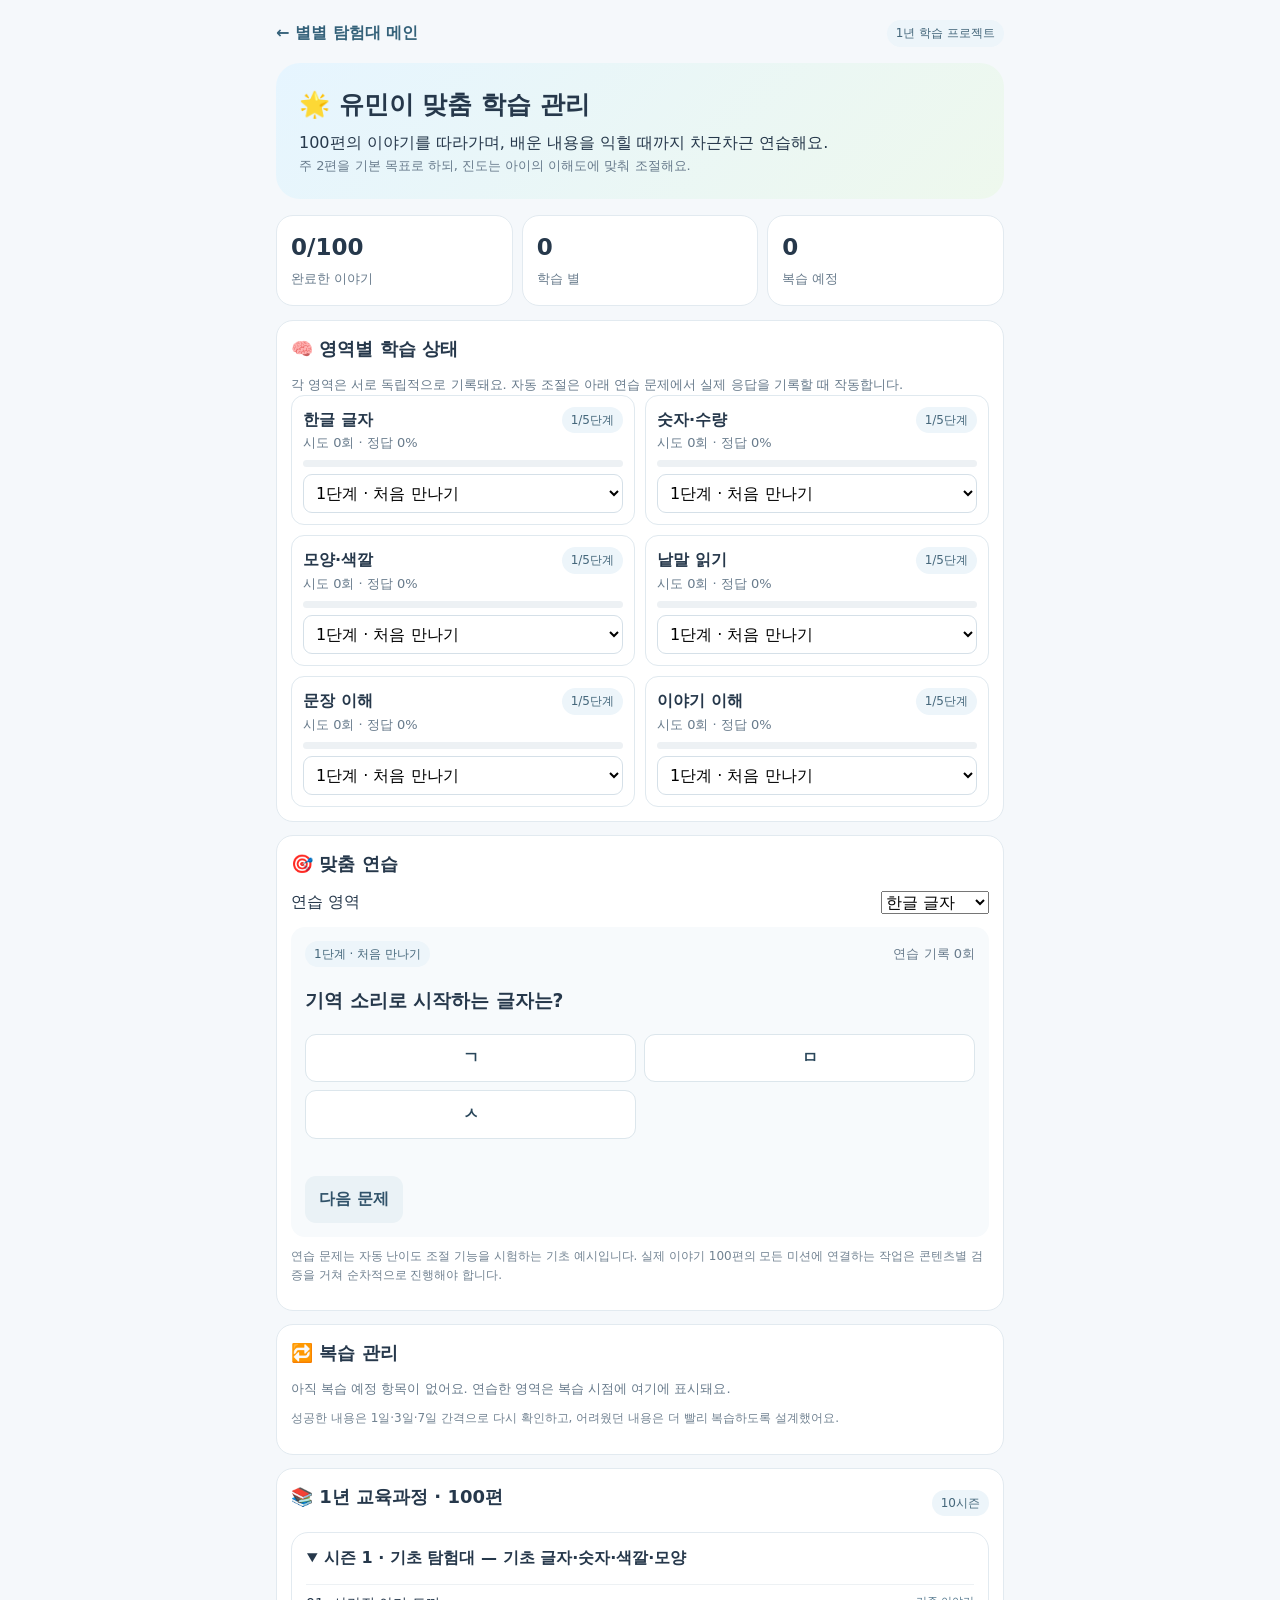
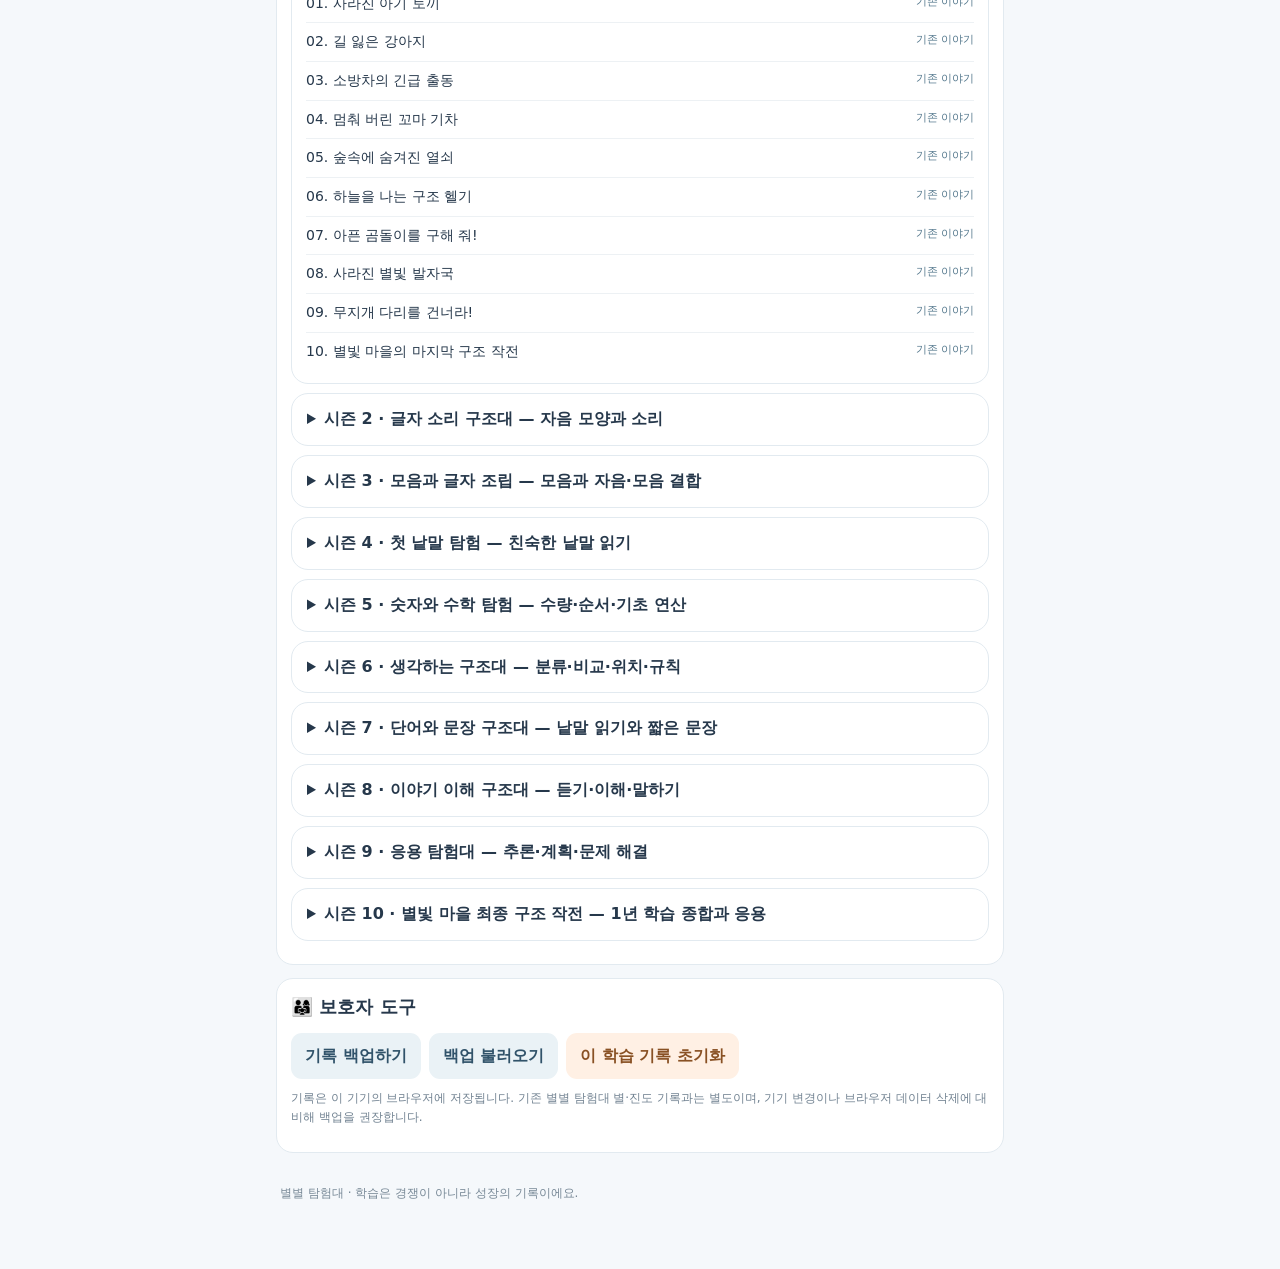
==== learning-center.html @ 1770f26c "Add one-year adaptive learning center" ====
<!doctype html>
<html lang="ko"><head><meta charset="utf-8"><meta name="viewport" content="width=device-width,initial-scale=1,viewport-fit=cover"><meta name="theme-color" content="#f5f8fb"><title>별별 탐험대 · 1년 맞춤 학습</title>
<style>
*{box-sizing:border-box}body{margin:0;background:#f5f8fb;color:#26384b;font-family:system-ui,-apple-system,sans-serif;line-height:1.55}main{max-width:760px;margin:auto;padding:20px 16px 48px}.top{display:flex;justify-content:space-between;align-items:center;gap:12px}.back{color:#35627a;text-decoration:none;font-weight:700}.hero{margin:16px 0;padding:23px;border-radius:24px;background:linear-gradient(135deg,#e6f5ff,#eef8ed)}h1{font-size:25px;margin:0 0 7px}.muted{color:#687b8c;font-size:13px}.stats{display:grid;grid-template-columns:repeat(3,1fr);gap:9px;margin:14px 0}.stat,.panel,.season{background:white;border:1px solid #e2eaf0;border-radius:17px;padding:14px}.stat b{font-size:23px;display:block}.panel{margin:13px 0}.panel h2{font-size:18px;margin:0 0 12px}.row{display:flex;align-items:center;justify-content:space-between;gap:10px}.pill{border-radius:99px;background:#edf5fa;padding:4px 9px;font-size:12px;color:#45677b}.skills{display:grid;grid-template-columns:repeat(2,1fr);gap:10px}.skill{border:1px solid #e0e9ef;border-radius:13px;padding:11px}.skill select,select,button{font:inherit}.skill select{width:100%;margin-top:7px;padding:8px;border:1px solid #d5e0e8;border-radius:9px;background:white}.bar{height:7px;background:#edf1f4;border-radius:20px;overflow:hidden;margin-top:7px}.bar i{display:block;height:100%;background:#36a27a;width:0}.btn{border:0;border-radius:11px;padding:11px 14px;background:#287b61;color:white;font-weight:700;cursor:pointer}.btn.alt{background:#eaf2f6;color:#31536a}.btn.warn{background:#fff0e4;color:#895124}.question{background:#f7fafc;border-radius:14px;padding:14px;margin-top:12px}.answers{display:grid;grid-template-columns:repeat(2,1fr);gap:8px;margin:12px 0}.answers button{background:white;color:#29465a;border:1px solid #dce6ec}.answers button:disabled{opacity:.6}.feedback{min-height:25px;font-weight:700}.season{margin:9px 0;padding:0;overflow:hidden}.season summary{padding:13px 15px;cursor:pointer;font-weight:700}.episodes{padding:0 14px 13px}.ep{display:flex;justify-content:space-between;gap:10px;padding:8px 0;border-top:1px solid #edf1f4;font-size:14px}.ep small{color:#7b8c98}.tag{font-size:11px;color:#53778c}.tools{display:flex;flex-wrap:wrap;gap:8px}.notice{font-size:12px;color:#728392;margin-top:10px}.footer{padding:18px 4px;color:#778896;font-size:12px}
@media(max-width:480px){.skills{grid-template-columns:1fr}.stats{gap:6px}.stat{padding:10px}.stat b{font-size:20px}}
</style></head><body><main>
<div class="top"><a class="back" href="./">← 별별 탐험대 메인</a><span class="pill">1년 학습 프로젝트</span></div>
<section class="hero"><h1>🌟 유민이 맞춤 학습 관리</h1><div>100편의 이야기를 따라가며, 배운 내용을 익힐 때까지 차근차근 연습해요.</div><div class="muted">주 2편을 기본 목표로 하되, 진도는 아이의 이해도에 맞춰 조절해요.</div></section>
<div class="stats"><div class="stat"><b id="doneCount">0/100</b><span class="muted">완료한 이야기</span></div><div class="stat"><b id="starCount">0</b><span class="muted">학습 별</span></div><div class="stat"><b id="reviewCount">0</b><span class="muted">복습 예정</span></div></div>
<section class="panel"><h2>🧠 영역별 학습 상태</h2><div class="muted">각 영역은 서로 독립적으로 기록돼요. 자동 조절은 아래 연습 문제에서 실제 응답을 기록할 때 작동합니다.</div><div class="skills" id="skills"></div></section>
<section class="panel"><h2>🎯 맞춤 연습</h2><div class="row"><label for="skillPick">연습 영역</label><select id="skillPick"><option value="letters">한글 글자</option><option value="numbers">숫자·수량</option><option value="shapes">모양·색깔</option><option value="words">낱말 읽기</option><option value="sentences">문장 이해</option><option value="story">이야기 이해</option></select></div>
<div class="question"><div class="row"><span class="pill" id="levelLabel">1단계 · 처음 만나기</span><span class="muted" id="progressLabel">연습 기록 0회</span></div><h3 id="prompt">어떤 글자가 ㄱ일까요?</h3><div class="answers" id="answers"></div><div class="feedback" id="feedback" aria-live="polite"></div><button class="btn alt" id="nextBtn" type="button">다음 문제</button></div>
<p class="notice">연습 문제는 자동 난이도 조절 기능을 시험하는 기초 예시입니다. 실제 이야기 100편의 모든 미션에 연결하는 작업은 콘텐츠별 검증을 거쳐 순차적으로 진행해야 합니다.</p></section>
<section class="panel"><h2>🔁 복습 관리</h2><div id="reviews" class="muted">아직 복습 예정 항목이 없어요.</div><p class="notice">성공한 내용은 1일·3일·7일 간격으로 다시 확인하고, 어려웠던 내용은 더 빨리 복습하도록 설계했어요.</p></section>
<section class="panel"><div class="row"><h2>📚 1년 교육과정 · 100편</h2><span class="pill">10시즌</span></div><div id="curriculum"></div></section>
<section class="panel"><h2>👨‍👩‍👧 보호자 도구</h2><div class="tools"><button class="btn alt" id="exportBtn">기록 백업하기</button><label class="btn alt" for="importFile">백업 불러오기</label><input id="importFile" type="file" accept="application/json" hidden><button class="btn warn" id="resetBtn">이 학습 기록 초기화</button></div><p class="notice">기록은 이 기기의 브라우저에 저장됩니다. 기존 별별 탐험대 별·진도 기록과는 별도이며, 기기 변경이나 브라우저 데이터 삭제에 대비해 백업을 권장합니다.</p></section>
<div class="footer">별별 탐험대 · 학습은 경쟁이 아니라 성장의 기록이에요.</div></main>
<script>
(function(){
'use strict';
var KEY='byeolAdaptiveLearning_v1';
var SEASONS=[{"name":"기초 탐험대","goal":"기초 글자·숫자·색깔·모양","episodes":["사라진 아기 토끼","길 잃은 강아지","소방차의 긴급 출동","멈춰 버린 꼬마 기차","숲속에 숨겨진 열쇠","하늘을 나는 구조 헬기","아픈 곰돌이를 구해 줘!","사라진 별빛 발자국","무지개 다리를 건너라!","별빛 마을의 마지막 구조 작전"]},{"name":"글자 소리 구조대","goal":"자음 모양과 소리","episodes":["숲속의 ㄹ 소방관","마법의 ㅁ 상자","나무 위의 ㅂ 친구","사라진 ㅅ 표지판","우체국의 ㅇ 편지","연못의 ㅈ 구조 작전","차고지의 ㅊ 자동차","태양 마을의 ㅌ 열쇠","파란 풍선과 ㅍ","하늘섬의 ㅎ 비행선"]},{"name":"모음과 글자 조립","goal":"모음과 자음·모음 결합","episodes":["아기 오리의 ㅏ 모험","이글루 속 ㅣ 친구","우주선의 ㅜ 버튼","오색 풍선의 ㅗ","에코 숲의 ㅔ","여우의 ㅕ 지도","야옹이의 ㅑ 열쇠","유령 마을의 ㅠ","으악! 사라진 ㅡ","글자 조립 공장"]},{"name":"첫 낱말 탐험","goal":"친숙한 낱말 읽기","episodes":["나비를 찾아라","다람쥐의 도토리","바다의 보물상자","사라진 사과","아기 자동차","토끼의 토마토","포도밭 구조 작전","하마의 하품","동물 이름 맞히기","낱말 구조대 시험"]},{"name":"숫자와 수학 탐험","goal":"수량·순서·기초 연산","episodes":["숫자 1의 비밀","숫자 2의 비밀","숫자 3의 비밀","사라진 숫자 카드","사과를 나눠 줘","곰돌이의 간식","누가 더 많을까?","똑같이 나눠 줘","기차 칸을 채워라","숫자 마을 대작전"]},{"name":"생각하는 구조대","goal":"분류·비교·위치·규칙","episodes":["모양이 사라진 마을","색깔 도둑을 잡아라","큰 상자 작은 상자","길고 짧은 터널","어디에 숨었을까?","누가 먼저 도착할까?","반복되는 발자국","같은 친구를 찾아라","다른 그림을 찾아라","사라진 단서 조합"]},{"name":"단어와 문장 구조대","goal":"낱말 읽기와 짧은 문장","episodes":["엄마를 찾는 아기 곰","자동차 이름표","사라진 첫 글자","마지막 글자를 찾아라","단어 조립 로봇","그림으로 문장 만들기","누가 무엇을 할까?","짧은 문장 읽기","문장 순서 맞추기","문장 구조대 시험"]},{"name":"이야기 이해 구조대","goal":"듣기·이해·말하기","episodes":["누가 도움을 요청했을까?","어디에서 일어났을까?","무슨 일이 생겼을까?","왜 그랬을까?","다음에는 어떻게 될까?","처음과 마지막","주인공의 마음","내가 해결사라면","이야기 다시 들려주기","숲속 이야기 대회"]},{"name":"응용 탐험대","goal":"추론·계획·문제 해결","episodes":["지도 속 숨겨진 길","구조 차량 출동 순서","사라진 물건의 단서","숫자 암호 해독","글자 암호 해독","물건을 분류하라","두 가지 임무","세 가지 단서","나만의 구조 계획","최종 작전 리허설"]},{"name":"별빛 마을 최종 구조 작전","goal":"1년 학습 종합과 응용","episodes":["사라진 첫 번째 별빛","숫자 탑을 복구하라","색깔 열쇠를 찾아라","동물 친구들의 암호","무너진 문장 다리","숲속의 마지막 수수께끼","친구들과 협동 작전","별빛 지도 완성","마지막 구조 임무","별빛 탐험대의 약속"]}];
var SKILLS=[['letters','한글 글자'],['numbers','숫자·수량'],['shapes','모양·색깔'],['words','낱말 읽기'],['sentences','문장 이해'],['story','이야기 이해']];
var LEVELS=['처음 만나기','찾아보기','구별하기','혼자 해보기','응용하기'];
var BANK={
letters:[{q:'ㄱ과 같은 글자를 찾아요.',a:'ㄱ',o:['ㄴ','ㄷ']},{q:'기역 소리로 시작하는 글자는?',a:'ㄱ',o:['ㅁ','ㅅ']},{q:'ㄴ을 골라 보세요.',a:'ㄴ',o:['ㄱ','ㄷ']},{q:'ㄷ과 다른 글자는?',a:'ㄷ',o:['ㄷ','ㄷ'] }],
numbers:[{q:'사과가 하나 있어요. 몇 개일까요?',a:'1개',o:['2개','3개']},{q:'숫자 2를 찾아요.',a:'2',o:['1','3']},{q:'셋 다음에 오는 수는?',a:'4',o:['2','5']},{q:'2개와 3개 중 더 많은 것은?',a:'3개',o:['2개','같아요']}],
shapes:[{q:'동그라미를 찾아요.',a:'● 동그라미',o:['▲ 세모','■ 네모']},{q:'하늘색과 같은 색은?',a:'파랑',o:['빨강','노랑']},{q:'네모 모양을 골라요.',a:'■ 네모',o:['● 동그라미','▲ 세모']}],
words:[{q:'그림 없이 글자를 읽어 볼까요?',a:'나비',o:['바지','나무']},{q:'강아지의 첫소리와 같은 글자는?',a:'ㄱ',o:['ㄴ','ㅁ']}],
sentences:[{q:'“곰이 잠을 자요.” 누가 자나요?',a:'곰',o:['토끼','강아지']},{q:'“아이가 사과를 먹어요.” 무엇을 먹나요?',a:'사과',o:['바나나','빵']}],
story:[{q:'토끼가 길을 잃었어요. 먼저 무엇을 도와줄까요?',a:'토끼를 찾아요',o:['그냥 지나가요','불을 꺼요']},{q:'비가 오면 우산이 필요해요. 왜일까요?',a:'비를 막으려고',o:['잠을 자려고','배가 고파서']}]
};
var data=load();var current=null;var answered=false;
function fresh(){var skills={};SKILLS.forEach(function(s){skills[s[0]]={level:1,streak:0,wrong:0,attempts:0,correct:0,independent:0,lastAt:0,dueAt:0};});return{skills:skills,completed:{},stars:0,history:[]};}
function load(){try{var d=JSON.parse(localStorage.getItem(KEY));if(d&&d.skills)return d;}catch(e){}return fresh();}
function save(){localStorage.setItem(KEY,JSON.stringify(data));}
function skill(){return data.skills[document.getElementById('skillPick').value];}
function renderSkills(){var root=document.getElementById('skills');root.innerHTML='';SKILLS.forEach(function(s){var x=data.skills[s[0]],pct=x.attempts?Math.round(x.correct/x.attempts*100):0;var div=document.createElement('div');div.className='skill';div.innerHTML='<div class="row"><b>'+s[1]+'</b><span class="pill">'+x.level+'/5단계</span></div><div class="muted">시도 '+x.attempts+'회 · 정답 '+pct+'%</div><div class="bar"><i style="width:'+pct+'%"></i></div><select aria-label="'+s[1]+' 난이도 직접 조정" data-skill="'+s[0]+'">'+LEVELS.map(function(l,i){return '<option value="'+(i+1)+'" '+(x.level===i+1?'selected':'')+'>'+(i+1)+'단계 · '+l+'</option>';}).join('')+'</select>';root.appendChild(div);});root.querySelectorAll('select').forEach(function(sel){sel.addEventListener('change',function(){data.skills[this.dataset.skill].level=Number(this.value);data.skills[this.dataset.skill].streak=0;save();render();});});}
function pickQuestion(){var id=document.getElementById('skillPick').value;var list=BANK[id]||BANK.letters;var x=data.skills[id];var q=list[Math.floor(Math.random()*list.length)];var opts=[q.a].concat(q.o).sort(function(){return Math.random()-.5;});if(x.level>=4){opts=opts.slice(0,3);}return{id:id,q:q,opts:opts};}
function next(){current=pickQuestion();answered=false;document.getElementById('feedback').textContent='';document.getElementById('prompt').textContent=current.q.q;document.getElementById('levelLabel').textContent=skill().level+'단계 · '+LEVELS[skill().level-1];document.getElementById('progressLabel').textContent='연습 기록 '+skill().attempts+'회';var root=document.getElementById('answers');root.innerHTML='';current.opts.forEach(function(opt){var b=document.createElement('button');b.className='btn';b.textContent=opt;b.addEventListener('click',function(){answer(opt,b);});root.appendChild(b);});}
function answer(opt,button){if(answered)return;answered=true;var x=skill(),ok=opt===current.q.a;x.attempts++;if(ok){x.correct++;x.streak++;x.wrong=0;x.independent++;data.stars++;document.getElementById('feedback').textContent='⭐ 잘했어요! 정답이에요.';if(x.streak>=3&&x.level<5){x.level++;x.streak=0;document.getElementById('feedback').textContent+=' 다음 문제는 한 단계 도전해 볼게요!';}}else{x.wrong++;x.streak=0;document.getElementById('feedback').textContent='괜찮아요. 정답은 '+current.q.a+'예요. 다시 연습해 봐요.';if(x.wrong>=2&&x.level>1){x.level--;x.wrong=0;document.getElementById('feedback').textContent+=' 다음에는 조금 더 쉬운 문제로 연습해요.';}}
x.lastAt=Date.now();x.dueAt=Date.now()+(ok?86400000:3600000);data.history.unshift({skill:current.id,ok:ok,at:Date.now(),level:x.level});data.history=data.history.slice(0,100);save();document.querySelectorAll('#answers button').forEach(function(b){b.disabled=true;});render();document.getElementById('levelLabel').textContent=x.level+'단계 · '+LEVELS[x.level-1];}
function renderCurriculum(){var root=document.getElementById('curriculum');root.innerHTML='';SEASONS.forEach(function(s,si){var details=document.createElement('details');details.className='season';if(si===0)details.open=true;var summary=document.createElement('summary');summary.textContent='시즌 '+(si+1)+' · '+s.name+' — '+s.goal;details.appendChild(summary);var list=document.createElement('div');list.className='episodes';s.episodes.forEach(function(ep,ei){var no=si*10+ei+1;var row=document.createElement('div');row.className='ep';var label=document.createElement('span');label.textContent=String(no).padStart(2,'0')+'. '+ep;var meta=document.createElement('span');meta.className='tag';meta.textContent=no<=10?'기존 이야기':'교육과정 예정';row.appendChild(label);row.appendChild(meta);list.appendChild(row);});details.appendChild(list);root.appendChild(details);});}
function renderReviews(){var now=Date.now(),due=[];SKILLS.forEach(function(s){var x=data.skills[s[0]];if(x.dueAt&&x.dueAt<=now)due.push(s[1]);});document.getElementById('reviewCount').textContent=due.length;document.getElementById('reviews').textContent=due.length?due.join(' · ')+' 영역을 복습해 주세요.':'아직 복습 예정 항목이 없어요. 연습한 영역은 복습 시점에 여기에 표시돼요.';}
function render(){renderSkills();renderReviews();document.getElementById('starCount').textContent=data.stars;document.getElementById('doneCount').textContent=Object.keys(data.completed).length+'/100';}
document.getElementById('skillPick').addEventListener('change',next);document.getElementById('nextBtn').addEventListener('click',next);
document.getElementById('exportBtn').addEventListener('click',function(){var blob=new Blob([JSON.stringify(data,null,2)],{type:'application/json'});var url=URL.createObjectURL(blob);var a=document.createElement('a');a.href=url;a.download='byeol-learning-backup.json';a.click();URL.revokeObjectURL(url);});
document.getElementById('importFile').addEventListener('change',function(){var f=this.files[0];if(!f)return;var reader=new FileReader();reader.onload=function(){try{var d=JSON.parse(reader.result);if(!d.skills)throw new Error();data=d;save();render();alert('학습 기록을 불러왔어요.');}catch(e){alert('올바른 학습 백업 파일이 아니에요.');}};reader.readAsText(f);});
document.getElementById('resetBtn').addEventListener('click',function(){if(!confirm('이 페이지의 학습 기록만 초기화할까요? 기존 별별 탐험대 기록은 유지됩니다.'))return;data=fresh();save();render();next();});
renderCurriculum();render();next();
})();
</script></body></html>
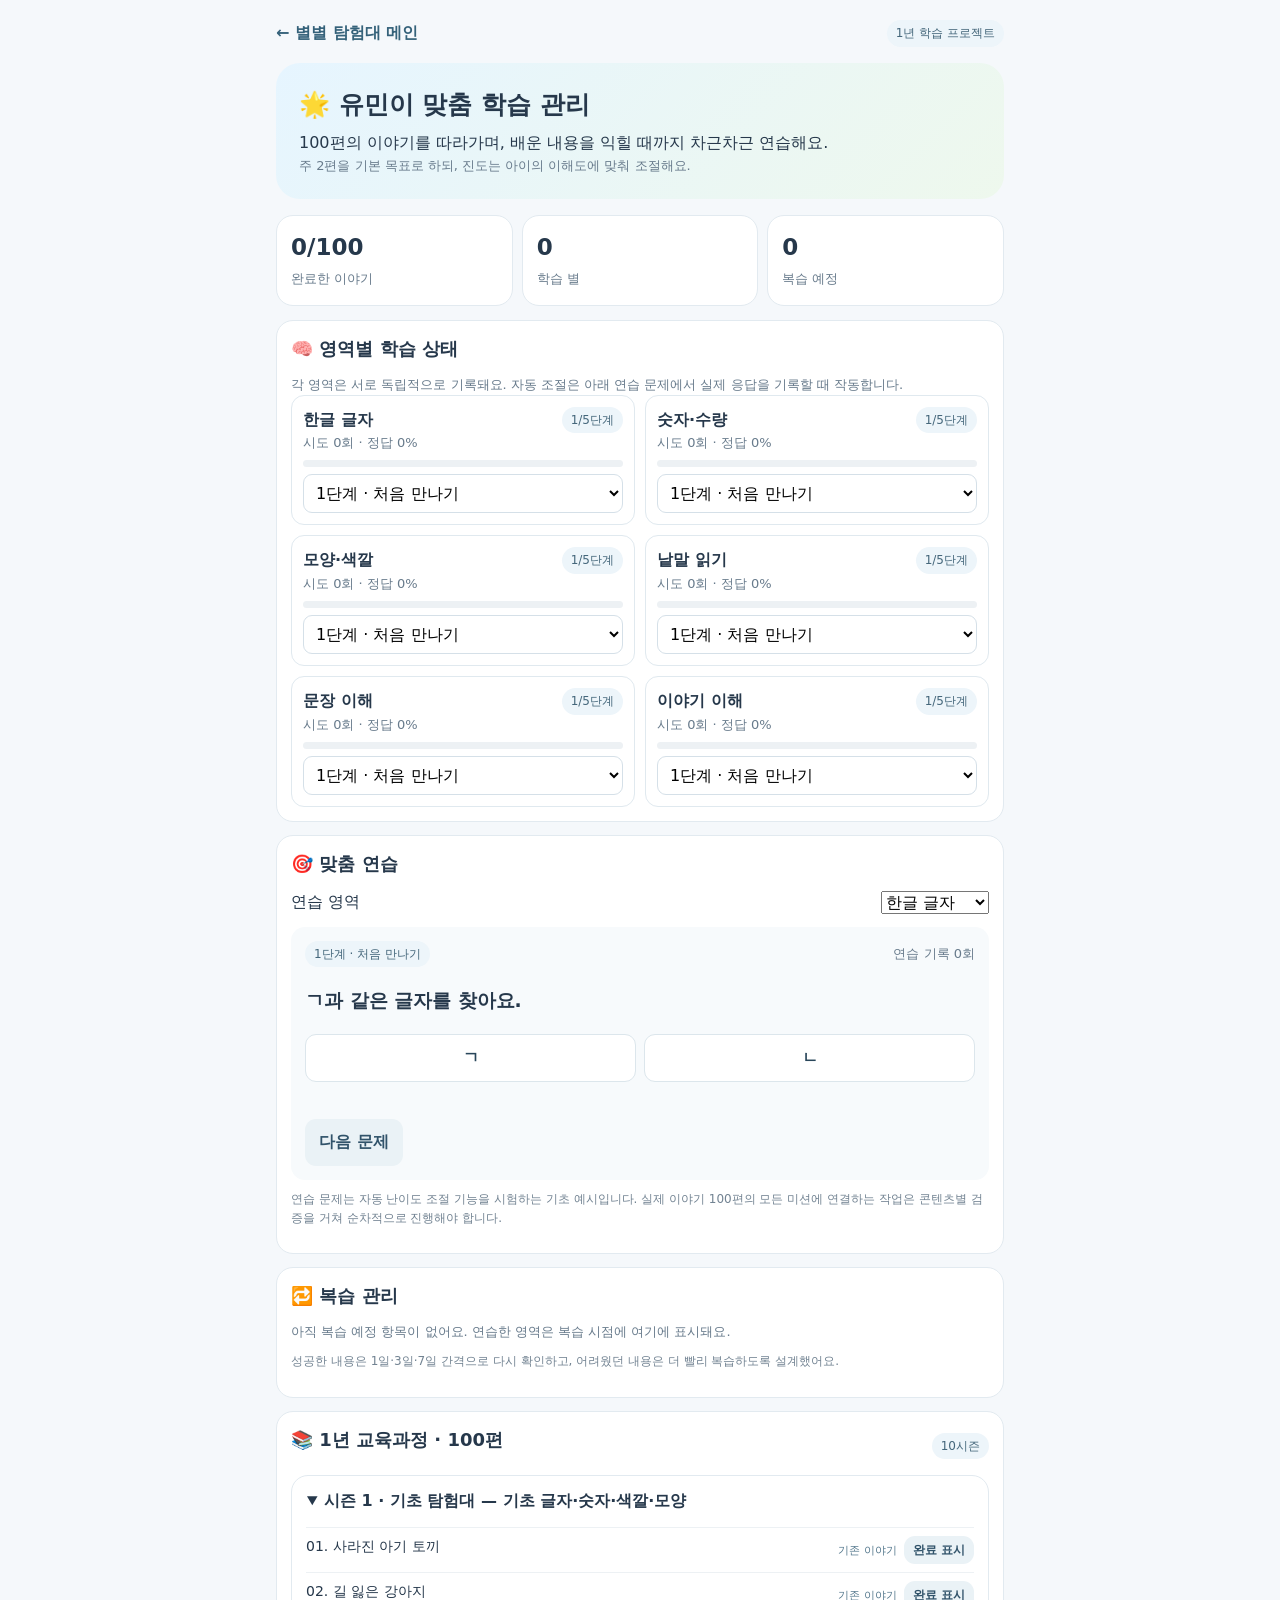
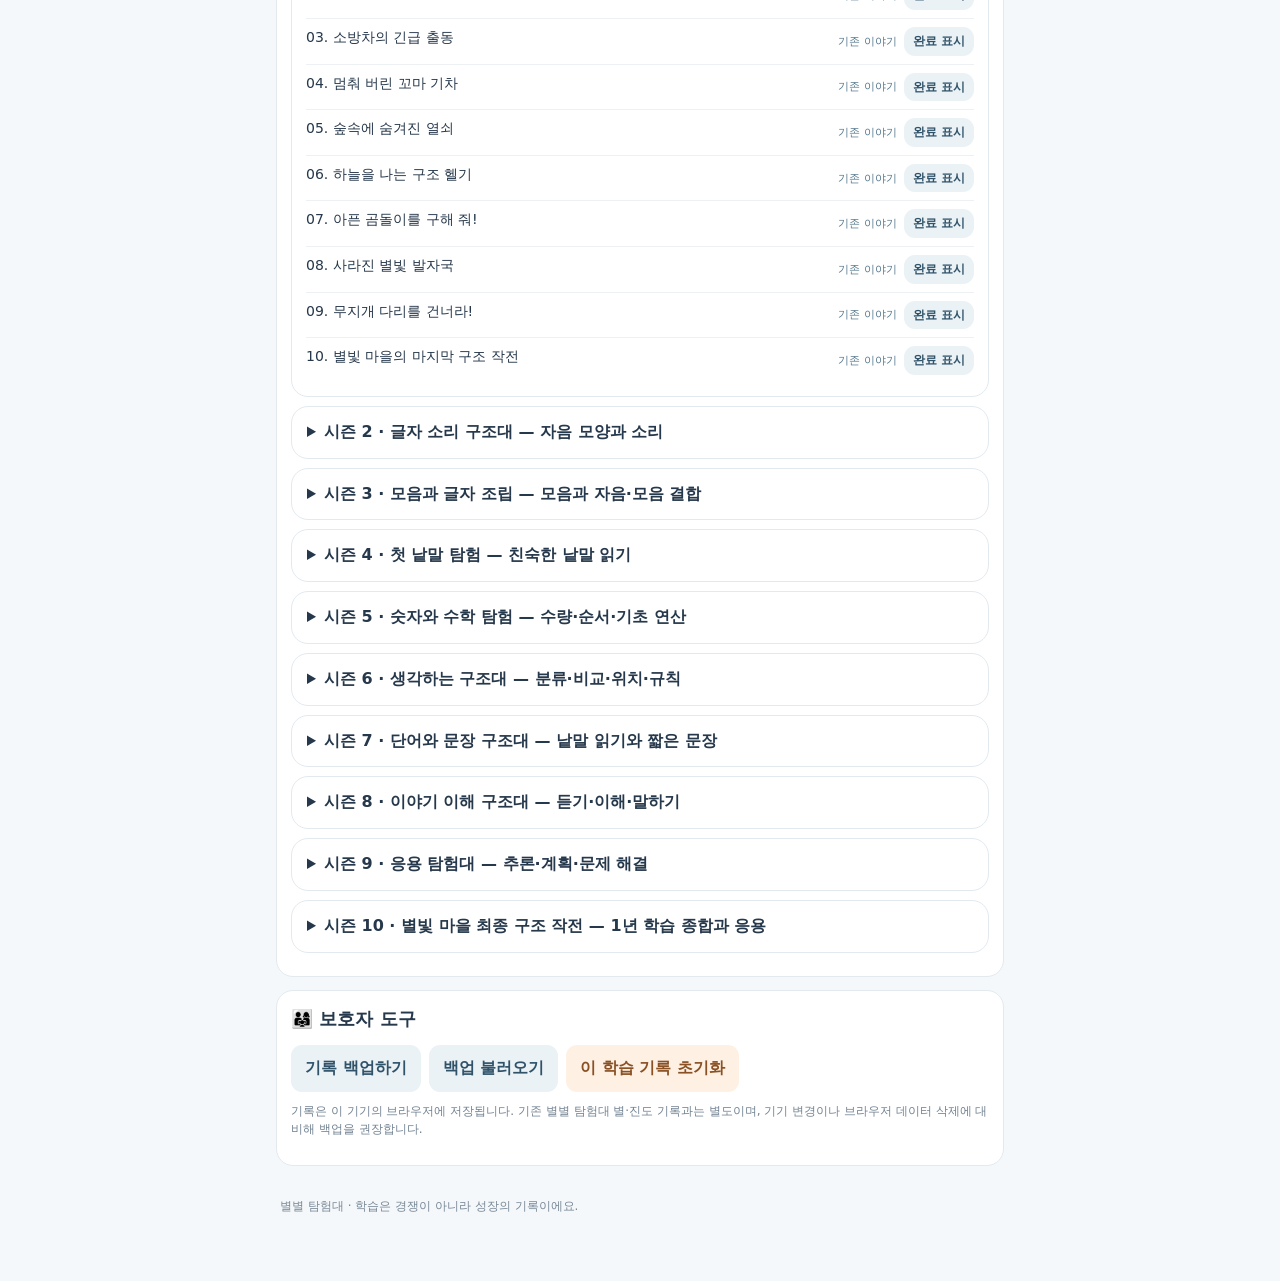
==== commit c5f07400: "Improve adaptive practice and episode progress tracking" ====
--- a/learning-center.html
+++ b/learning-center.html
@@ -23,12 +23,48 @@
 var SKILLS=[['letters','한글 글자'],['numbers','숫자·수량'],['shapes','모양·색깔'],['words','낱말 읽기'],['sentences','문장 이해'],['story','이야기 이해']];
 var LEVELS=['처음 만나기','찾아보기','구별하기','혼자 해보기','응용하기'];
 var BANK={
-letters:[{q:'ㄱ과 같은 글자를 찾아요.',a:'ㄱ',o:['ㄴ','ㄷ']},{q:'기역 소리로 시작하는 글자는?',a:'ㄱ',o:['ㅁ','ㅅ']},{q:'ㄴ을 골라 보세요.',a:'ㄴ',o:['ㄱ','ㄷ']},{q:'ㄷ과 다른 글자는?',a:'ㄷ',o:['ㄷ','ㄷ'] }],
-numbers:[{q:'사과가 하나 있어요. 몇 개일까요?',a:'1개',o:['2개','3개']},{q:'숫자 2를 찾아요.',a:'2',o:['1','3']},{q:'셋 다음에 오는 수는?',a:'4',o:['2','5']},{q:'2개와 3개 중 더 많은 것은?',a:'3개',o:['2개','같아요']}],
-shapes:[{q:'동그라미를 찾아요.',a:'● 동그라미',o:['▲ 세모','■ 네모']},{q:'하늘색과 같은 색은?',a:'파랑',o:['빨강','노랑']},{q:'네모 모양을 골라요.',a:'■ 네모',o:['● 동그라미','▲ 세모']}],
-words:[{q:'그림 없이 글자를 읽어 볼까요?',a:'나비',o:['바지','나무']},{q:'강아지의 첫소리와 같은 글자는?',a:'ㄱ',o:['ㄴ','ㅁ']}],
-sentences:[{q:'“곰이 잠을 자요.” 누가 자나요?',a:'곰',o:['토끼','강아지']},{q:'“아이가 사과를 먹어요.” 무엇을 먹나요?',a:'사과',o:['바나나','빵']}],
-story:[{q:'토끼가 길을 잃었어요. 먼저 무엇을 도와줄까요?',a:'토끼를 찾아요',o:['그냥 지나가요','불을 꺼요']},{q:'비가 오면 우산이 필요해요. 왜일까요?',a:'비를 막으려고',o:['잠을 자려고','배가 고파서']}]
+letters:[
+{min:1,q:'ㄱ과 같은 글자를 찾아요.',a:'ㄱ',o:['ㄴ','ㄷ']},
+{min:2,q:'기역 소리로 시작하는 글자는?',a:'ㄱ',o:['ㅁ','ㅅ']},
+{min:3,q:'ㄱ과 ㄴ을 소리 내어 구별해 보세요. 기역은?',a:'ㄱ',o:['ㄴ','ㅁ']},
+{min:4,q:'가, 나, 다 중 ㄱ으로 시작하는 글자는?',a:'가',o:['나','다']},
+{min:5,q:'“가방”의 첫 글자는?',a:'가',o:['방','나']}
+],
+numbers:[
+{min:1,q:'사과가 하나 있어요. 몇 개일까요?',a:'1개',o:['2개','3개']},
+{min:2,q:'숫자 2를 찾아요.',a:'2',o:['1','3']},
+{min:3,q:'셋 다음에 오는 수는?',a:'4',o:['2','5']},
+{min:4,q:'사과 2개에 1개를 더하면?',a:'3개',o:['2개','4개']},
+{min:5,q:'사과 5개 중 2개를 먹었어요. 몇 개가 남을까요?',a:'3개',o:['2개','4개']}
+],
+shapes:[
+{min:1,q:'동그라미를 찾아요.',a:'● 동그라미',o:['▲ 세모','■ 네모']},
+{min:2,q:'파란색을 골라요.',a:'파랑',o:['빨강','노랑']},
+{min:3,q:'네모 모양을 골라요.',a:'■ 네모',o:['● 동그라미','▲ 세모']},
+{min:4,q:'동그라미 다음에 세모가 와요. 다음 모양은?',a:'동그라미',o:['네모','세모']},
+{min:5,q:'빨강·파랑·빨강·파랑 다음 색은?',a:'빨강',o:['노랑','초록']}
+],
+words:[
+{min:1,q:'“나” 글자를 찾아요.',a:'나',o:['너','노']},
+{min:2,q:'그림 없이 글자를 읽어 볼까요?',a:'나비',o:['바지','나무']},
+{min:3,q:'강아지의 첫소리와 같은 글자는?',a:'ㄱ',o:['ㄴ','ㅁ']},
+{min:4,q:'“바나나”와 같은 글자 수의 낱말은?',a:'토마토',o:['사과','포도']},
+{min:5,q:'“강아지가 달려요”에서 행동을 나타내는 말은?',a:'달려요',o:['강아지가','강아지']}
+],
+sentences:[
+{min:1,q:'“곰이 자요.” 누가 자나요?',a:'곰',o:['토끼','강아지']},
+{min:2,q:'“아이가 사과를 먹어요.” 무엇을 먹나요?',a:'사과',o:['바나나','빵']},
+{min:3,q:'“토끼가 당근을 먹어요.” 누가 먹나요?',a:'토끼',o:['당근','곰']},
+{min:4,q:'“비가 와서 우산을 썼어요.” 우산을 쓴 까닭은?',a:'비를 피하려고',o:['잠을 자려고','배가 고파서']},
+{min:5,q:'“먼저 손을 씻고 밥을 먹어요.” 먼저 하는 일은?',a:'손 씻기',o:['밥 먹기','잠자기']}
+],
+story:[
+{min:1,q:'토끼가 길을 잃었어요. 누구를 도와줄까요?',a:'토끼',o:['기차','자동차']},
+{min:2,q:'비가 오면 우산이 필요해요. 왜일까요?',a:'비를 막으려고',o:['잠을 자려고','배가 고파서']},
+{min:3,q:'강아지가 길을 잃었어요. 먼저 할 일은?',a:'주변을 살펴요',o:['혼자 멀리 가요','그냥 지나가요']},
+{min:4,q:'소방차가 출동했어요. 다음에 일어날 일은?',a:'불을 끄러 가요',o:['잠을 자요','수영을 해요']},
+{min:5,q:'친구가 다쳤고 길도 막혔어요. 먼저 무엇을 해야 할까요?',a:'안전한 곳에서 도움을 요청해요',o:['위험한 곳으로 뛰어가요','모른 척해요']}
+]
 };
 var data=load();var current=null;var answered=false;
 function fresh(){var skills={};SKILLS.forEach(function(s){skills[s[0]]={level:1,streak:0,wrong:0,attempts:0,correct:0,independent:0,lastAt:0,dueAt:0};});return{skills:skills,completed:{},stars:0,history:[]};}
@@ -36,11 +72,11 @@
 function save(){localStorage.setItem(KEY,JSON.stringify(data));}
 function skill(){return data.skills[document.getElementById('skillPick').value];}
 function renderSkills(){var root=document.getElementById('skills');root.innerHTML='';SKILLS.forEach(function(s){var x=data.skills[s[0]],pct=x.attempts?Math.round(x.correct/x.attempts*100):0;var div=document.createElement('div');div.className='skill';div.innerHTML='<div class="row"><b>'+s[1]+'</b><span class="pill">'+x.level+'/5단계</span></div><div class="muted">시도 '+x.attempts+'회 · 정답 '+pct+'%</div><div class="bar"><i style="width:'+pct+'%"></i></div><select aria-label="'+s[1]+' 난이도 직접 조정" data-skill="'+s[0]+'">'+LEVELS.map(function(l,i){return '<option value="'+(i+1)+'" '+(x.level===i+1?'selected':'')+'>'+(i+1)+'단계 · '+l+'</option>';}).join('')+'</select>';root.appendChild(div);});root.querySelectorAll('select').forEach(function(sel){sel.addEventListener('change',function(){data.skills[this.dataset.skill].level=Number(this.value);data.skills[this.dataset.skill].streak=0;save();render();});});}
-function pickQuestion(){var id=document.getElementById('skillPick').value;var list=BANK[id]||BANK.letters;var x=data.skills[id];var q=list[Math.floor(Math.random()*list.length)];var opts=[q.a].concat(q.o).sort(function(){return Math.random()-.5;});if(x.level>=4){opts=opts.slice(0,3);}return{id:id,q:q,opts:opts};}
+function pickQuestion(){var id=document.getElementById('skillPick').value;var list=(BANK[id]||BANK.letters).filter(function(item){return (item.min||1)<=data.skills[id].level;});var x=data.skills[id];var q=list[Math.floor(Math.random()*list.length)];var opts=[q.a].concat(q.o).slice(0,x.level===1?2:3).sort(function(){return Math.random()-.5;});return{id:id,q:q,opts:opts};}
 function next(){current=pickQuestion();answered=false;document.getElementById('feedback').textContent='';document.getElementById('prompt').textContent=current.q.q;document.getElementById('levelLabel').textContent=skill().level+'단계 · '+LEVELS[skill().level-1];document.getElementById('progressLabel').textContent='연습 기록 '+skill().attempts+'회';var root=document.getElementById('answers');root.innerHTML='';current.opts.forEach(function(opt){var b=document.createElement('button');b.className='btn';b.textContent=opt;b.addEventListener('click',function(){answer(opt,b);});root.appendChild(b);});}
 function answer(opt,button){if(answered)return;answered=true;var x=skill(),ok=opt===current.q.a;x.attempts++;if(ok){x.correct++;x.streak++;x.wrong=0;x.independent++;data.stars++;document.getElementById('feedback').textContent='⭐ 잘했어요! 정답이에요.';if(x.streak>=3&&x.level<5){x.level++;x.streak=0;document.getElementById('feedback').textContent+=' 다음 문제는 한 단계 도전해 볼게요!';}}else{x.wrong++;x.streak=0;document.getElementById('feedback').textContent='괜찮아요. 정답은 '+current.q.a+'예요. 다시 연습해 봐요.';if(x.wrong>=2&&x.level>1){x.level--;x.wrong=0;document.getElementById('feedback').textContent+=' 다음에는 조금 더 쉬운 문제로 연습해요.';}}
-x.lastAt=Date.now();x.dueAt=Date.now()+(ok?86400000:3600000);data.history.unshift({skill:current.id,ok:ok,at:Date.now(),level:x.level});data.history=data.history.slice(0,100);save();document.querySelectorAll('#answers button').forEach(function(b){b.disabled=true;});render();document.getElementById('levelLabel').textContent=x.level+'단계 · '+LEVELS[x.level-1];}
-function renderCurriculum(){var root=document.getElementById('curriculum');root.innerHTML='';SEASONS.forEach(function(s,si){var details=document.createElement('details');details.className='season';if(si===0)details.open=true;var summary=document.createElement('summary');summary.textContent='시즌 '+(si+1)+' · '+s.name+' — '+s.goal;details.appendChild(summary);var list=document.createElement('div');list.className='episodes';s.episodes.forEach(function(ep,ei){var no=si*10+ei+1;var row=document.createElement('div');row.className='ep';var label=document.createElement('span');label.textContent=String(no).padStart(2,'0')+'. '+ep;var meta=document.createElement('span');meta.className='tag';meta.textContent=no<=10?'기존 이야기':'교육과정 예정';row.appendChild(label);row.appendChild(meta);list.appendChild(row);});details.appendChild(list);root.appendChild(details);});}
+x.lastAt=Date.now();x.dueAt=Date.now()+(ok?(x.correct>=7?7:x.correct>=3?3:1)*86400000:3600000);data.history.unshift({skill:current.id,ok:ok,at:Date.now(),level:x.level});data.history=data.history.slice(0,100);save();document.querySelectorAll('#answers button').forEach(function(b){b.disabled=true;});render();document.getElementById('levelLabel').textContent=x.level+'단계 · '+LEVELS[x.level-1];}
+function renderCurriculum(){var root=document.getElementById('curriculum');root.innerHTML='';SEASONS.forEach(function(s,si){var details=document.createElement('details');details.className='season';if(si===0)details.open=true;var summary=document.createElement('summary');summary.textContent='시즌 '+(si+1)+' · '+s.name+' — '+s.goal;details.appendChild(summary);var list=document.createElement('div');list.className='episodes';s.episodes.forEach(function(ep,ei){var no=si*10+ei+1;var row=document.createElement('div');row.className='ep';var label=document.createElement('span');label.textContent=String(no).padStart(2,'0')+'. '+ep;var actions=document.createElement('span');actions.style.display='flex';actions.style.gap='7px';actions.style.alignItems='center';var meta=document.createElement('span');meta.className='tag';meta.textContent=data.completed[no]?'완료':(no<=10?'기존 이야기':'계획');var done=document.createElement('button');done.className='btn alt';done.style.padding='5px 9px';done.style.fontSize='12px';done.textContent=data.completed[no]?'완료됨':'완료 표시';done.disabled=!!data.completed[no];done.addEventListener('click',function(){data.completed[no]=true;data.stars++;save();render();renderCurriculum();});actions.appendChild(meta);actions.appendChild(done);row.appendChild(label);row.appendChild(actions);list.appendChild(row);});details.appendChild(list);root.appendChild(details);});}
 function renderReviews(){var now=Date.now(),due=[];SKILLS.forEach(function(s){var x=data.skills[s[0]];if(x.dueAt&&x.dueAt<=now)due.push(s[1]);});document.getElementById('reviewCount').textContent=due.length;document.getElementById('reviews').textContent=due.length?due.join(' · ')+' 영역을 복습해 주세요.':'아직 복습 예정 항목이 없어요. 연습한 영역은 복습 시점에 여기에 표시돼요.';}
 function render(){renderSkills();renderReviews();document.getElementById('starCount').textContent=data.stars;document.getElementById('doneCount').textContent=Object.keys(data.completed).length+'/100';}
 document.getElementById('skillPick').addEventListener('change',next);document.getElementById('nextBtn').addEventListener('click',next);
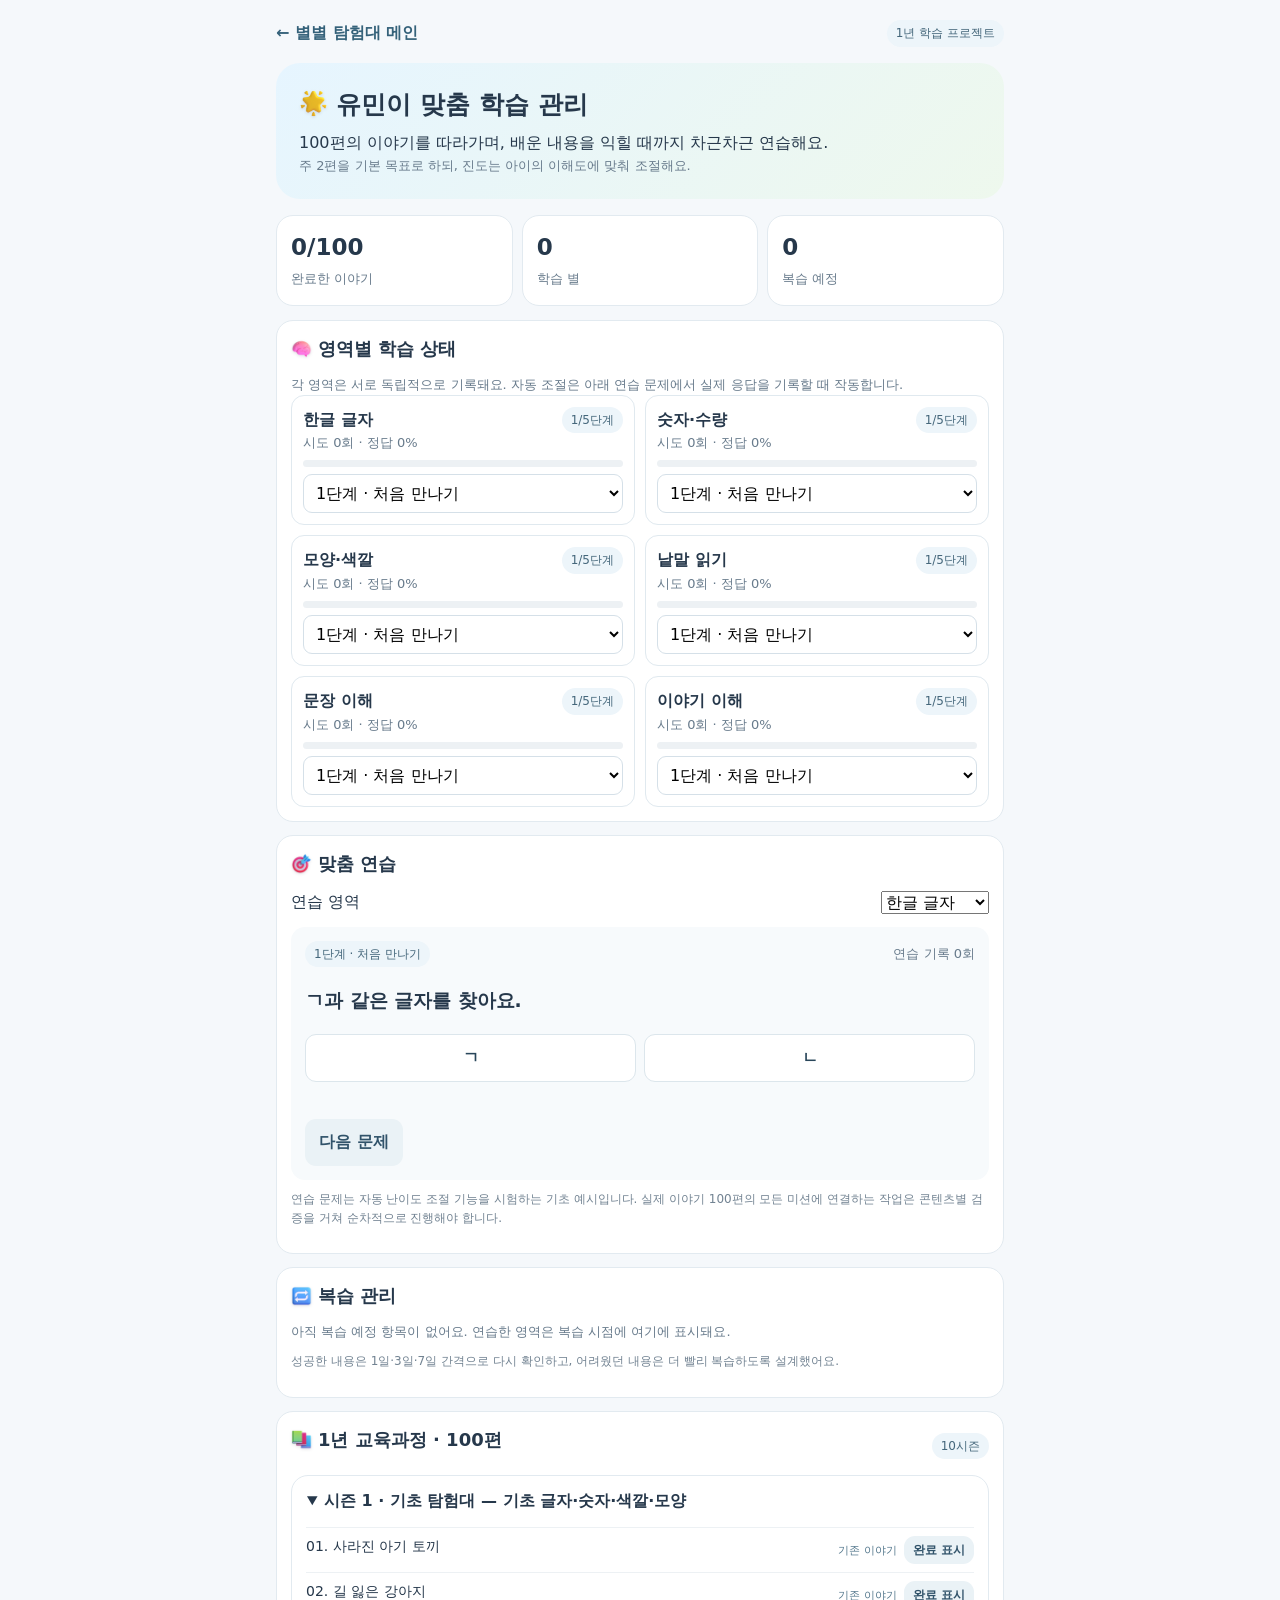
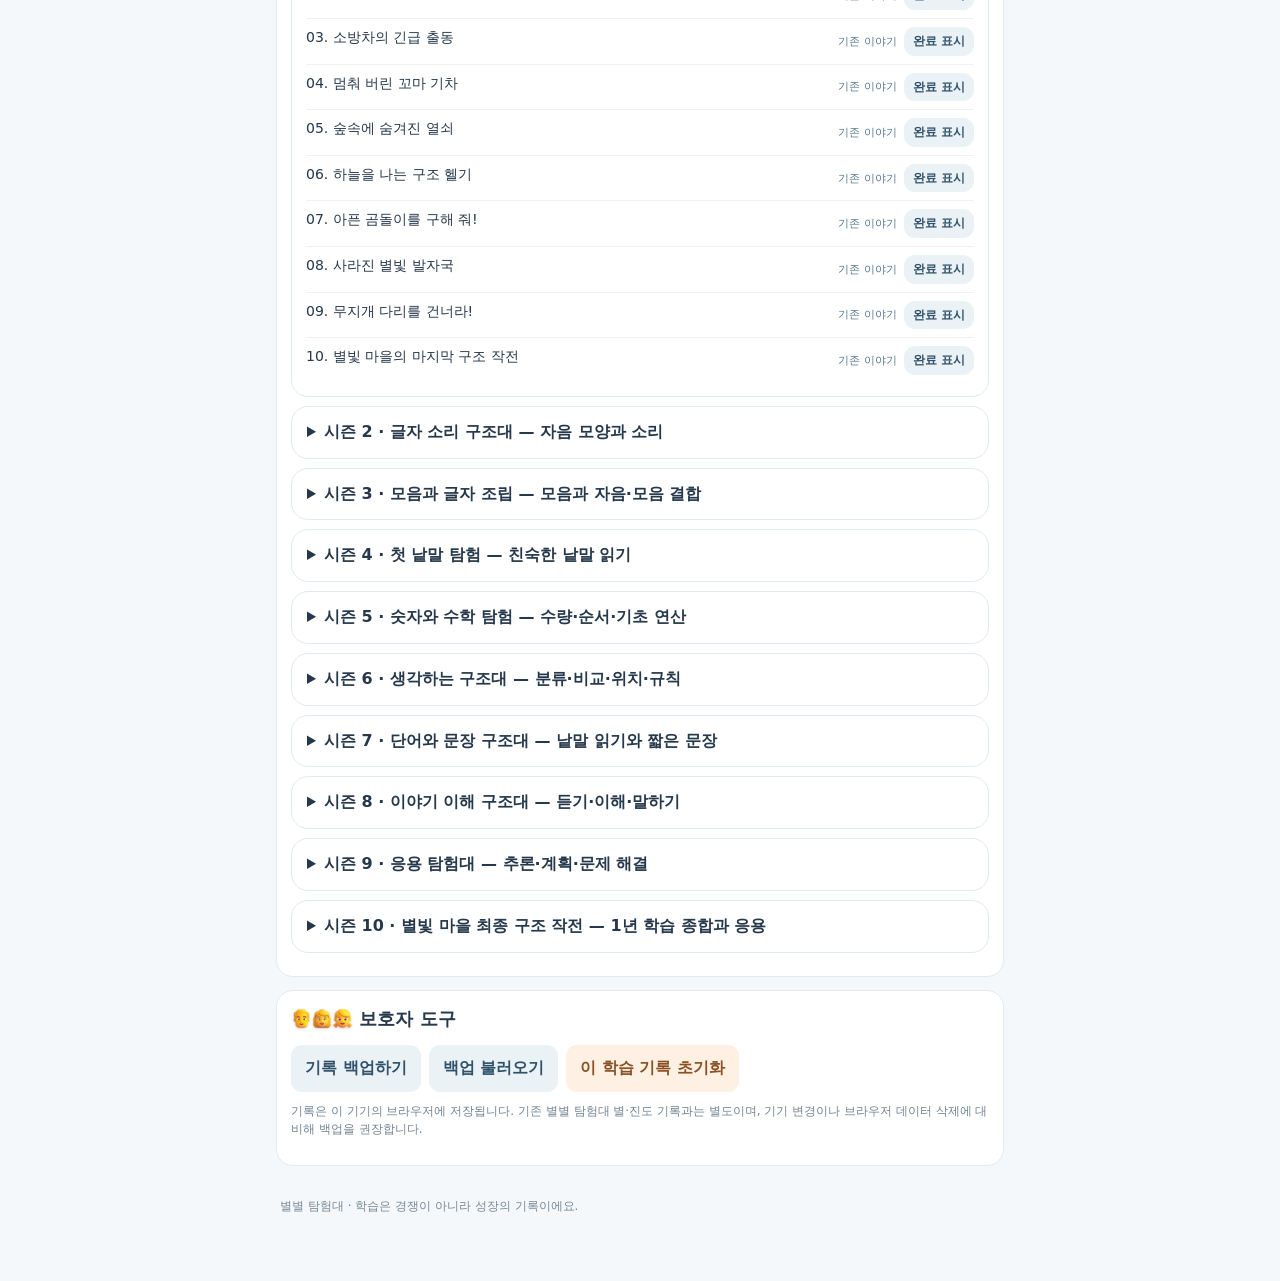
==== commit 8d4fecee: "feat(preview): 런처 홈·학습 탭 분리, 별도 페이지 3D 통일, 녹음 IndexedDB 저장 - 하단 탭을 홈(런처)·학습·별 지도·소원 쿠폰·보호자 5개로 개편 - " ====
--- a/learning-center.html
+++ b/learning-center.html
@@ -3,7 +3,8 @@
 <style>
 *{box-sizing:border-box}body{margin:0;background:#f5f8fb;color:#26384b;font-family:system-ui,-apple-system,sans-serif;line-height:1.55}main{max-width:760px;margin:auto;padding:20px 16px 48px}.top{display:flex;justify-content:space-between;align-items:center;gap:12px}.back{color:#35627a;text-decoration:none;font-weight:700}.hero{margin:16px 0;padding:23px;border-radius:24px;background:linear-gradient(135deg,#e6f5ff,#eef8ed)}h1{font-size:25px;margin:0 0 7px}.muted{color:#687b8c;font-size:13px}.stats{display:grid;grid-template-columns:repeat(3,1fr);gap:9px;margin:14px 0}.stat,.panel,.season{background:white;border:1px solid #e2eaf0;border-radius:17px;padding:14px}.stat b{font-size:23px;display:block}.panel{margin:13px 0}.panel h2{font-size:18px;margin:0 0 12px}.row{display:flex;align-items:center;justify-content:space-between;gap:10px}.pill{border-radius:99px;background:#edf5fa;padding:4px 9px;font-size:12px;color:#45677b}.skills{display:grid;grid-template-columns:repeat(2,1fr);gap:10px}.skill{border:1px solid #e0e9ef;border-radius:13px;padding:11px}.skill select,select,button{font:inherit}.skill select{width:100%;margin-top:7px;padding:8px;border:1px solid #d5e0e8;border-radius:9px;background:white}.bar{height:7px;background:#edf1f4;border-radius:20px;overflow:hidden;margin-top:7px}.bar i{display:block;height:100%;background:#36a27a;width:0}.btn{border:0;border-radius:11px;padding:11px 14px;background:#287b61;color:white;font-weight:700;cursor:pointer}.btn.alt{background:#eaf2f6;color:#31536a}.btn.warn{background:#fff0e4;color:#895124}.question{background:#f7fafc;border-radius:14px;padding:14px;margin-top:12px}.answers{display:grid;grid-template-columns:repeat(2,1fr);gap:8px;margin:12px 0}.answers button{background:white;color:#29465a;border:1px solid #dce6ec}.answers button:disabled{opacity:.6}.feedback{min-height:25px;font-weight:700}.season{margin:9px 0;padding:0;overflow:hidden}.season summary{padding:13px 15px;cursor:pointer;font-weight:700}.episodes{padding:0 14px 13px}.ep{display:flex;justify-content:space-between;gap:10px;padding:8px 0;border-top:1px solid #edf1f4;font-size:14px}.ep small{color:#7b8c98}.tag{font-size:11px;color:#53778c}.tools{display:flex;flex-wrap:wrap;gap:8px}.notice{font-size:12px;color:#728392;margin-top:10px}.footer{padding:18px 4px;color:#778896;font-size:12px}
 @media(max-width:480px){.skills{grid-template-columns:1fr}.stats{gap:6px}.stat{padding:10px}.stat b{font-size:20px}}
-</style></head><body><main>
+</style><link rel="stylesheet" href="assets/3d/emoji-3d.css">
+</head><body><main>
 <div class="top"><a class="back" href="./">← 별별 탐험대 메인</a><span class="pill">1년 학습 프로젝트</span></div>
 <section class="hero"><h1>🌟 유민이 맞춤 학습 관리</h1><div>100편의 이야기를 따라가며, 배운 내용을 익힐 때까지 차근차근 연습해요.</div><div class="muted">주 2편을 기본 목표로 하되, 진도는 아이의 이해도에 맞춰 조절해요.</div></section>
 <div class="stats"><div class="stat"><b id="doneCount">0/100</b><span class="muted">완료한 이야기</span></div><div class="stat"><b id="starCount">0</b><span class="muted">학습 별</span></div><div class="stat"><b id="reviewCount">0</b><span class="muted">복습 예정</span></div></div>
@@ -74,7 +75,7 @@
 function renderSkills(){var root=document.getElementById('skills');root.innerHTML='';SKILLS.forEach(function(s){var x=data.skills[s[0]],pct=x.attempts?Math.round(x.correct/x.attempts*100):0;var div=document.createElement('div');div.className='skill';div.innerHTML='<div class="row"><b>'+s[1]+'</b><span class="pill">'+x.level+'/5단계</span></div><div class="muted">시도 '+x.attempts+'회 · 정답 '+pct+'%</div><div class="bar"><i style="width:'+pct+'%"></i></div><select aria-label="'+s[1]+' 난이도 직접 조정" data-skill="'+s[0]+'">'+LEVELS.map(function(l,i){return '<option value="'+(i+1)+'" '+(x.level===i+1?'selected':'')+'>'+(i+1)+'단계 · '+l+'</option>';}).join('')+'</select>';root.appendChild(div);});root.querySelectorAll('select').forEach(function(sel){sel.addEventListener('change',function(){data.skills[this.dataset.skill].level=Number(this.value);data.skills[this.dataset.skill].streak=0;save();render();});});}
 function pickQuestion(){var id=document.getElementById('skillPick').value;var list=(BANK[id]||BANK.letters).filter(function(item){return (item.min||1)<=data.skills[id].level;});var x=data.skills[id];var q=list[Math.floor(Math.random()*list.length)];var opts=[q.a].concat(q.o).slice(0,x.level===1?2:3).sort(function(){return Math.random()-.5;});return{id:id,q:q,opts:opts};}
 function next(){current=pickQuestion();answered=false;document.getElementById('feedback').textContent='';document.getElementById('prompt').textContent=current.q.q;document.getElementById('levelLabel').textContent=skill().level+'단계 · '+LEVELS[skill().level-1];document.getElementById('progressLabel').textContent='연습 기록 '+skill().attempts+'회';var root=document.getElementById('answers');root.innerHTML='';current.opts.forEach(function(opt){var b=document.createElement('button');b.className='btn';b.textContent=opt;b.addEventListener('click',function(){answer(opt,b);});root.appendChild(b);});}
-function answer(opt,button){if(answered)return;answered=true;var x=skill(),ok=opt===current.q.a;x.attempts++;if(ok){x.correct++;x.streak++;x.wrong=0;x.independent++;data.stars++;document.getElementById('feedback').textContent='⭐ 잘했어요! 정답이에요.';if(x.streak>=3&&x.level<5){x.level++;x.streak=0;document.getElementById('feedback').textContent+=' 다음 문제는 한 단계 도전해 볼게요!';}}else{x.wrong++;x.streak=0;document.getElementById('feedback').textContent='괜찮아요. 정답은 '+current.q.a+'예요. 다시 연습해 봐요.';if(x.wrong>=2&&x.level>1){x.level--;x.wrong=0;document.getElementById('feedback').textContent+=' 다음에는 조금 더 쉬운 문제로 연습해요.';}}
+function answer(opt,button){if(answered)return;answered=true;var x=skill(),ok=opt===current.q.a;x.attempts++;if(ok){x.correct++;x.streak++;x.wrong=0;x.independent++;data.stars++;document.getElementById('feedback').textContent='⭐ 잘했어요! 정답이에요.';if(x.streak>=3&&x.level<5){x.level++;x.streak=0;document.getElementById('feedback').insertAdjacentText('beforeend',' 다음 문제는 한 단계 도전해 볼게요!');}}else{x.wrong++;x.streak=0;document.getElementById('feedback').textContent='괜찮아요. 정답은 '+current.q.a+'예요. 다시 연습해 봐요.';if(x.wrong>=2&&x.level>1){x.level--;x.wrong=0;document.getElementById('feedback').insertAdjacentText('beforeend',' 다음에는 조금 더 쉬운 문제로 연습해요.');}}
 x.lastAt=Date.now();x.dueAt=Date.now()+(ok?(x.correct>=7?7:x.correct>=3?3:1)*86400000:3600000);data.history.unshift({skill:current.id,ok:ok,at:Date.now(),level:x.level});data.history=data.history.slice(0,100);save();document.querySelectorAll('#answers button').forEach(function(b){b.disabled=true;});render();document.getElementById('levelLabel').textContent=x.level+'단계 · '+LEVELS[x.level-1];}
 function renderCurriculum(){var root=document.getElementById('curriculum');root.innerHTML='';SEASONS.forEach(function(s,si){var details=document.createElement('details');details.className='season';if(si===0)details.open=true;var summary=document.createElement('summary');summary.textContent='시즌 '+(si+1)+' · '+s.name+' — '+s.goal;details.appendChild(summary);var list=document.createElement('div');list.className='episodes';s.episodes.forEach(function(ep,ei){var no=si*10+ei+1;var row=document.createElement('div');row.className='ep';var label=document.createElement('span');label.textContent=String(no).padStart(2,'0')+'. '+ep;var actions=document.createElement('span');actions.style.display='flex';actions.style.gap='7px';actions.style.alignItems='center';var meta=document.createElement('span');meta.className='tag';meta.textContent=data.completed[no]?'완료':(no<=10?'기존 이야기':'계획');var done=document.createElement('button');done.className='btn alt';done.style.padding='5px 9px';done.style.fontSize='12px';done.textContent=data.completed[no]?'완료됨':'완료 표시';done.disabled=!!data.completed[no];done.addEventListener('click',function(){data.completed[no]=true;data.stars++;save();render();renderCurriculum();});actions.appendChild(meta);actions.appendChild(done);row.appendChild(label);row.appendChild(actions);list.appendChild(row);});details.appendChild(list);root.appendChild(details);});}
 function renderReviews(){var now=Date.now(),due=[];SKILLS.forEach(function(s){var x=data.skills[s[0]];if(x.dueAt&&x.dueAt<=now)due.push(s[1]);});document.getElementById('reviewCount').textContent=due.length;document.getElementById('reviews').textContent=due.length?due.join(' · ')+' 영역을 복습해 주세요.':'아직 복습 예정 항목이 없어요. 연습한 영역은 복습 시점에 여기에 표시돼요.';}
@@ -85,4 +86,5 @@
 document.getElementById('resetBtn').addEventListener('click',function(){if(!confirm('이 페이지의 학습 기록만 초기화할까요? 기존 별별 탐험대 기록은 유지됩니다.'))return;data=fresh();save();render();next();});
 renderCurriculum();render();next();
 })();
-</script></body></html>+</script><script src="assets/3d/emoji-3d.js" defer></script>
+</body></html>
--- a/assets/3d/emoji-3d.css
+++ b/assets/3d/emoji-3d.css
@@ -0,0 +1,14 @@
+/* assets/3d/emoji-3d.css — 별별 탐험대 3D 이모지 공용 스타일 (build.py가 만든다) */
+.emoji-3d{
+  display:inline-block;width:1.15em;height:1.15em;
+  vertical-align:-.21em;object-fit:contain;
+  -webkit-user-select:none;user-select:none;pointer-events:none;
+  filter:drop-shadow(0 1px 1.5px rgba(24,20,50,.14));
+}
+.emo-run{
+  display:inline-flex;flex-wrap:wrap;justify-content:center;align-items:center;
+  gap:.06em;max-width:100%;vertical-align:-.21em;
+}
+.emo-run .emoji-3d{display:block;vertical-align:baseline}
+.avatar .emoji-3d,.brand .emoji-3d,.brand-mark .emoji-3d,.chapter .emoji-3d{vertical-align:middle}
+.picture .emoji-3d{width:1em;height:1em;vertical-align:middle}
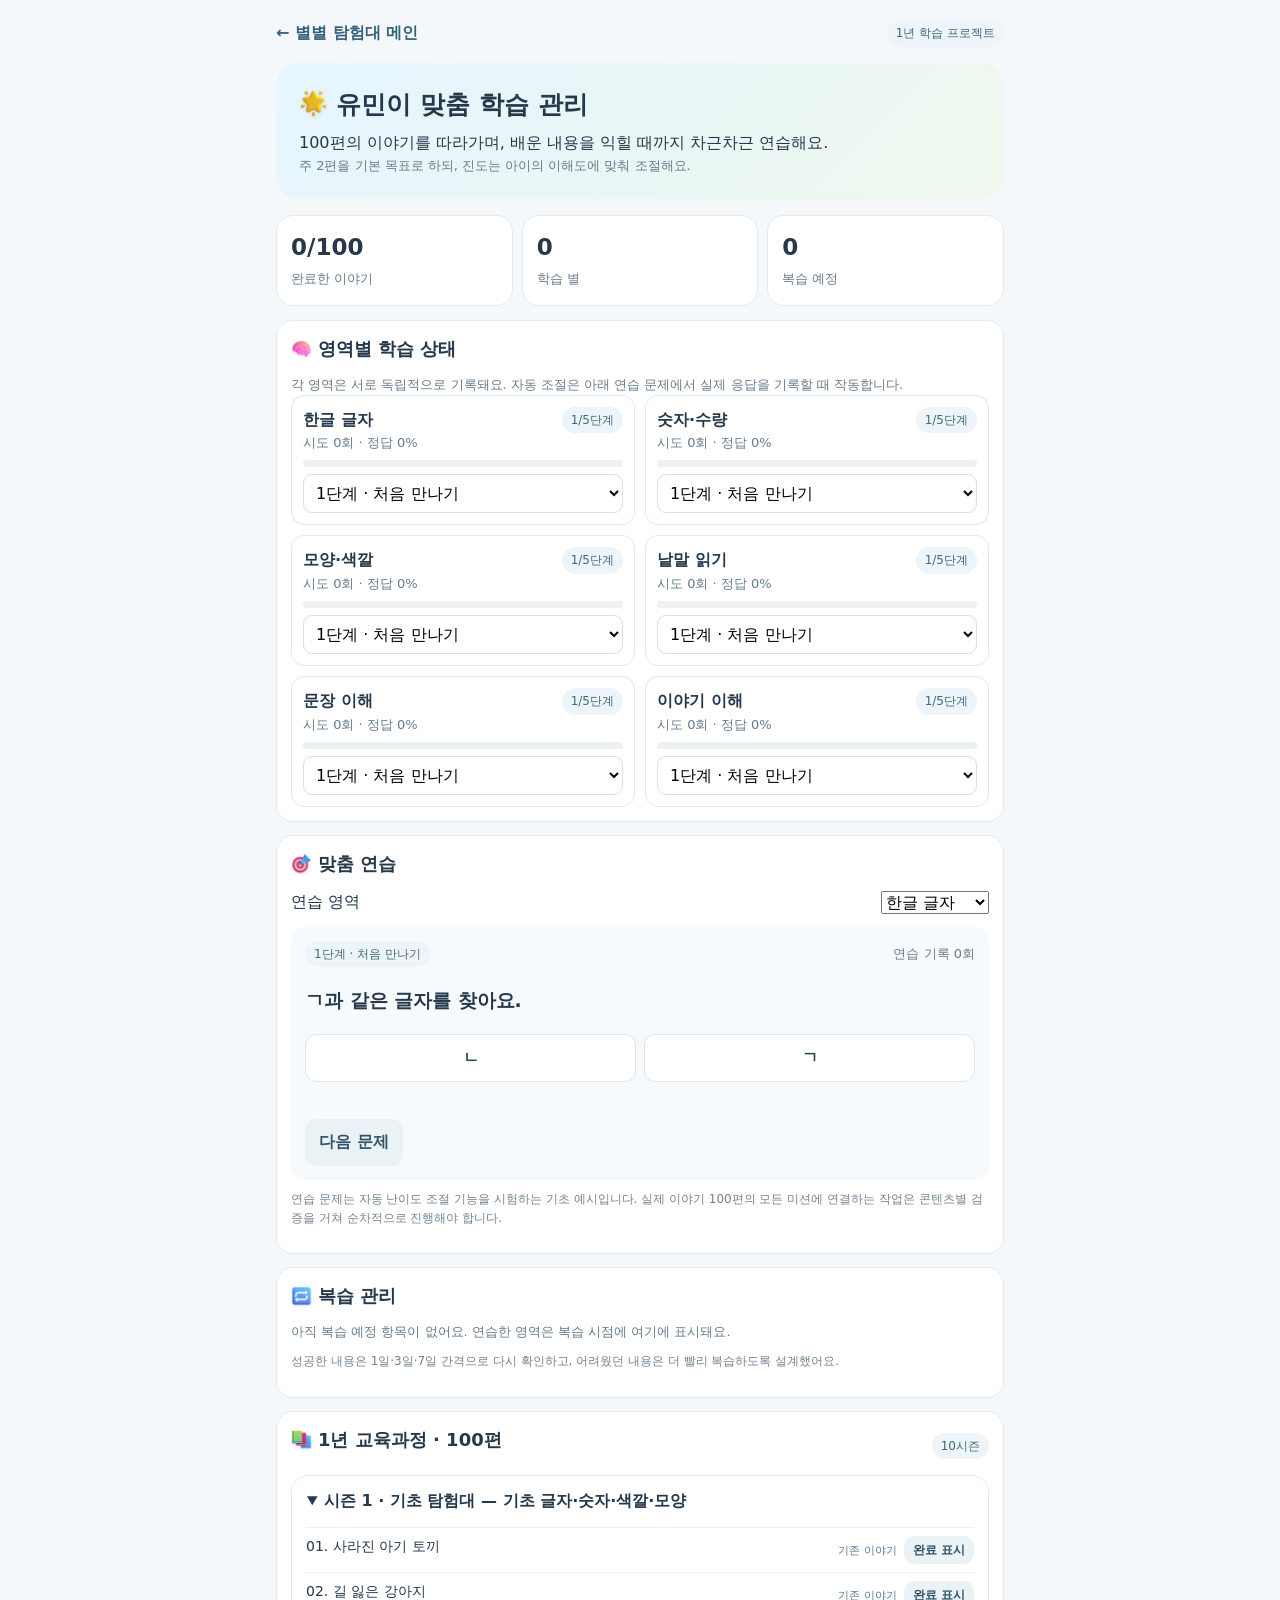
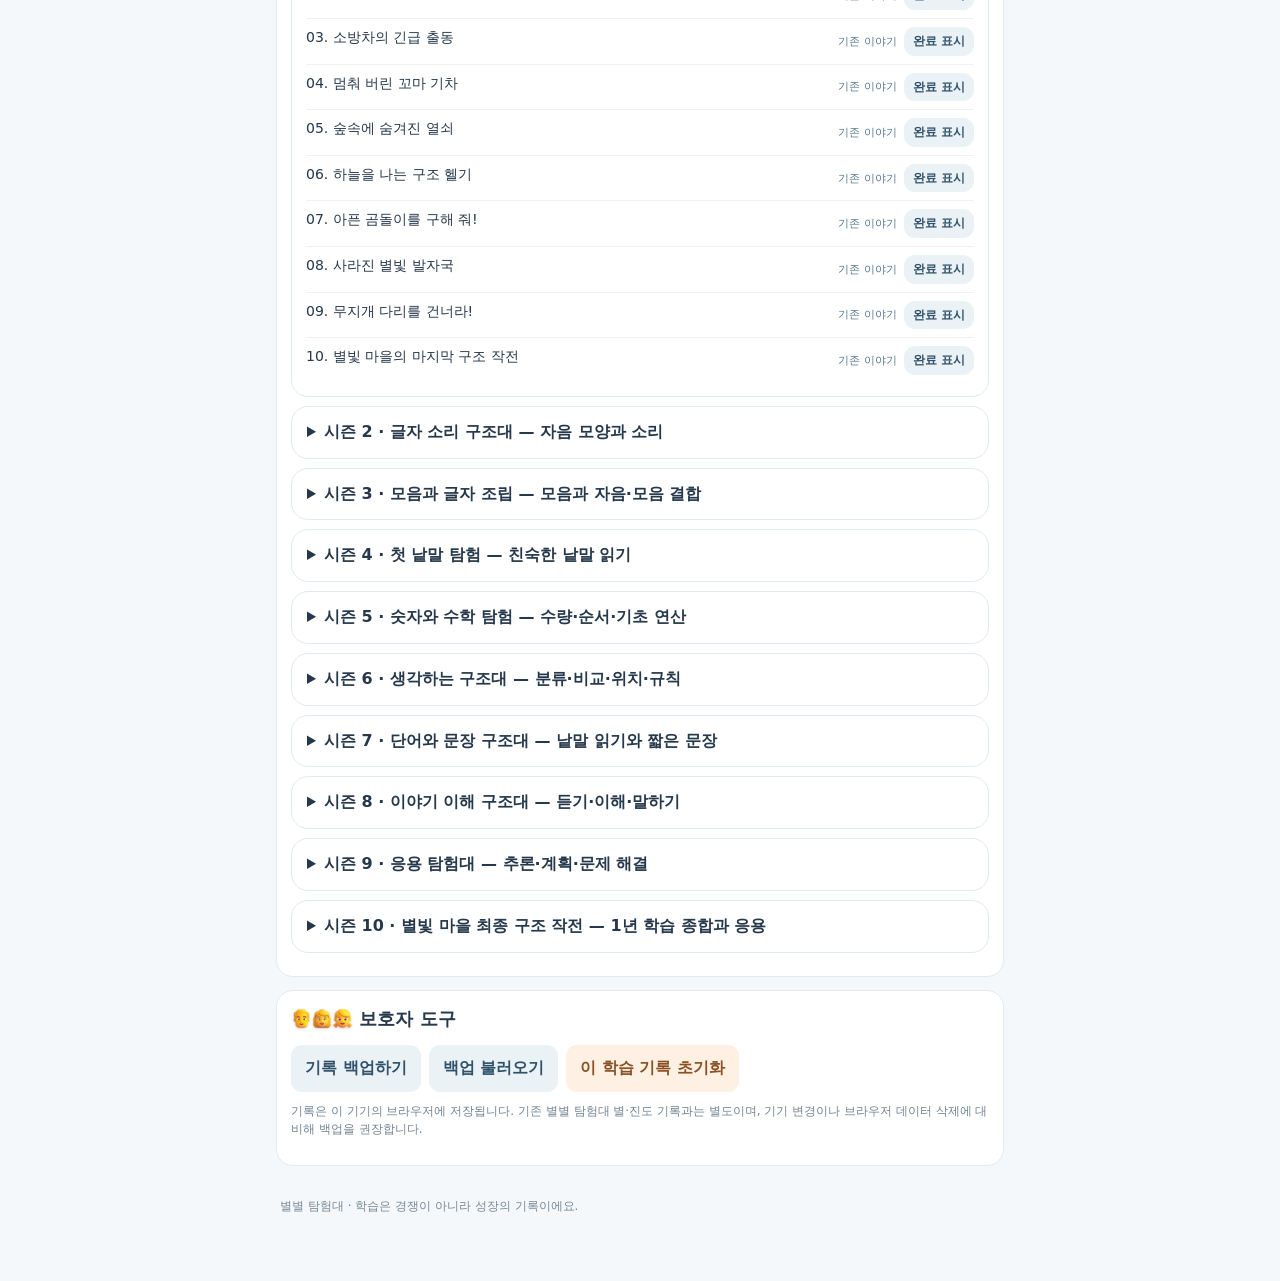
==== commit 9df2c474: "feat(preview): 별도 페이지 TTS 안전장치(tts-safe.js) 추가 - cancel() 직후 speak()를 80ms 늦춰 iOS Safari에서 소리가 씹히지 않" ====
--- a/learning-center.html
+++ b/learning-center.html
@@ -4,6 +4,7 @@
 *{box-sizing:border-box}body{margin:0;background:#f5f8fb;color:#26384b;font-family:system-ui,-apple-system,sans-serif;line-height:1.55}main{max-width:760px;margin:auto;padding:20px 16px 48px}.top{display:flex;justify-content:space-between;align-items:center;gap:12px}.back{color:#35627a;text-decoration:none;font-weight:700}.hero{margin:16px 0;padding:23px;border-radius:24px;background:linear-gradient(135deg,#e6f5ff,#eef8ed)}h1{font-size:25px;margin:0 0 7px}.muted{color:#687b8c;font-size:13px}.stats{display:grid;grid-template-columns:repeat(3,1fr);gap:9px;margin:14px 0}.stat,.panel,.season{background:white;border:1px solid #e2eaf0;border-radius:17px;padding:14px}.stat b{font-size:23px;display:block}.panel{margin:13px 0}.panel h2{font-size:18px;margin:0 0 12px}.row{display:flex;align-items:center;justify-content:space-between;gap:10px}.pill{border-radius:99px;background:#edf5fa;padding:4px 9px;font-size:12px;color:#45677b}.skills{display:grid;grid-template-columns:repeat(2,1fr);gap:10px}.skill{border:1px solid #e0e9ef;border-radius:13px;padding:11px}.skill select,select,button{font:inherit}.skill select{width:100%;margin-top:7px;padding:8px;border:1px solid #d5e0e8;border-radius:9px;background:white}.bar{height:7px;background:#edf1f4;border-radius:20px;overflow:hidden;margin-top:7px}.bar i{display:block;height:100%;background:#36a27a;width:0}.btn{border:0;border-radius:11px;padding:11px 14px;background:#287b61;color:white;font-weight:700;cursor:pointer}.btn.alt{background:#eaf2f6;color:#31536a}.btn.warn{background:#fff0e4;color:#895124}.question{background:#f7fafc;border-radius:14px;padding:14px;margin-top:12px}.answers{display:grid;grid-template-columns:repeat(2,1fr);gap:8px;margin:12px 0}.answers button{background:white;color:#29465a;border:1px solid #dce6ec}.answers button:disabled{opacity:.6}.feedback{min-height:25px;font-weight:700}.season{margin:9px 0;padding:0;overflow:hidden}.season summary{padding:13px 15px;cursor:pointer;font-weight:700}.episodes{padding:0 14px 13px}.ep{display:flex;justify-content:space-between;gap:10px;padding:8px 0;border-top:1px solid #edf1f4;font-size:14px}.ep small{color:#7b8c98}.tag{font-size:11px;color:#53778c}.tools{display:flex;flex-wrap:wrap;gap:8px}.notice{font-size:12px;color:#728392;margin-top:10px}.footer{padding:18px 4px;color:#778896;font-size:12px}
 @media(max-width:480px){.skills{grid-template-columns:1fr}.stats{gap:6px}.stat{padding:10px}.stat b{font-size:20px}}
 </style><link rel="stylesheet" href="assets/3d/emoji-3d.css">
+<script src="assets/3d/tts-safe.js"></script>
 </head><body><main>
 <div class="top"><a class="back" href="./">← 별별 탐험대 메인</a><span class="pill">1년 학습 프로젝트</span></div>
 <section class="hero"><h1>🌟 유민이 맞춤 학습 관리</h1><div>100편의 이야기를 따라가며, 배운 내용을 익힐 때까지 차근차근 연습해요.</div><div class="muted">주 2편을 기본 목표로 하되, 진도는 아이의 이해도에 맞춰 조절해요.</div></section>
